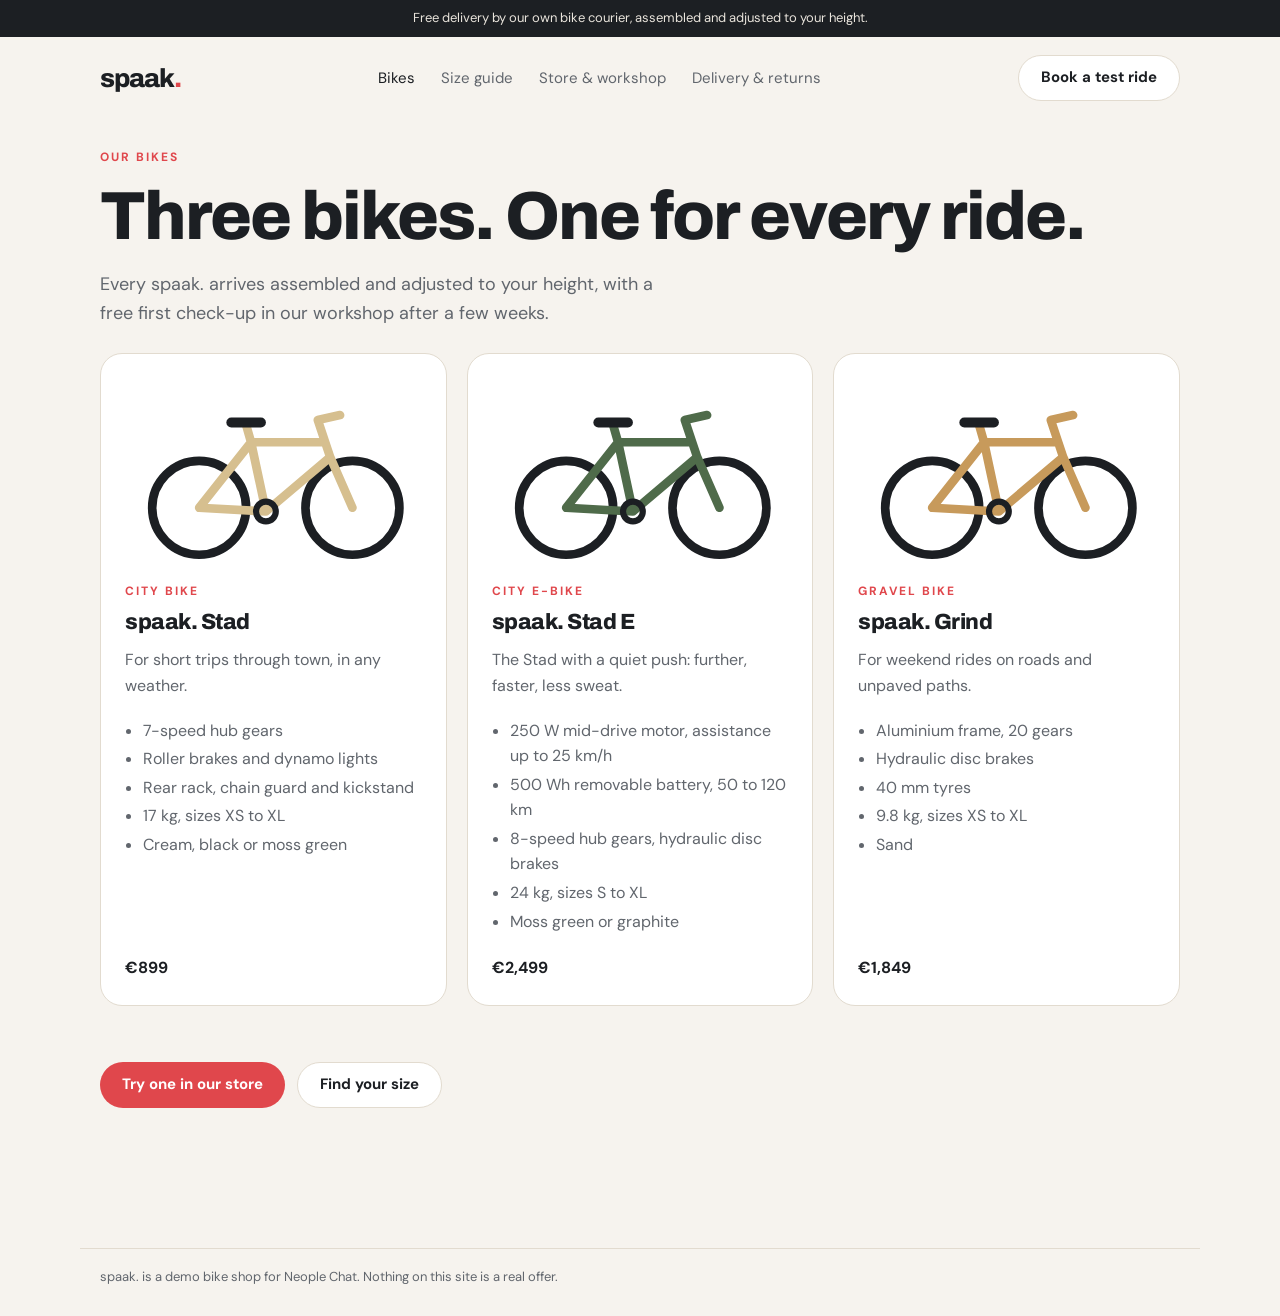
==== bikes.html @ 6795127b "spaak., a demo bike shop for Neople Chat with Valentino Co-Authored-By: Claude Opus 5.5 <noreply@ant" ====
<!doctype html>
<html lang="en">
    <head>
        <meta charset="UTF-8" />
        <meta name="viewport" content="width=device-width, initial-scale=1, viewport-fit=cover" />
        <meta name="robots" content="noindex" />
        <title>Our bikes · spaak.</title>
        <link rel="preconnect" href="https://fonts.googleapis.com" />
        <link rel="preconnect" href="https://fonts.gstatic.com" crossorigin />
        <link rel="stylesheet" href="https://fonts.googleapis.com/css2?family=Archivo:wght@800&family=DM+Sans:wght@400;600;700&display=swap" />
        <link rel="stylesheet" href="site.css" />
        <script src="site.js" defer></script>
    </head>
    <body>
        <div class="banner">Free delivery by our own bike courier, assembled and adjusted to your height.</div>
        <header>
            <a class="logo" href="./">spaak<span>.</span></a>
            <nav aria-label="Shop">
                <a href="bikes.html" aria-current="page">Bikes</a>
                <a href="size-guide.html">Size guide</a>
                <a href="store.html">Store &amp; workshop</a>
                <a href="delivery-returns.html">Delivery &amp; returns</a>
            </nav>
            <a class="cta light" href="store.html">Book a test ride</a>
        </header>
        <main>
            <span class="eyebrow">Our bikes</span>
            <h1>Three bikes. One for every ride.</h1>
            <p class="lead">Every spaak. arrives assembled and adjusted to your height, with a free first check-up in our workshop after a few weeks.</p>
            <section class="cards" aria-label="Our bikes">
                <article class="card">
                    <svg class="bike" style="--frame: #d6bf8f" viewBox="0 0 240 150" aria-hidden="true"><g fill="none" stroke="currentColor" stroke-linecap="round" stroke-linejoin="round" stroke-width="7"><circle cx="60" cy="105" r="38" /><circle cx="184" cy="105" r="38" /><path class="f" d="M60 105l54 3-12-56zM102 52h60l4 12-52 44M166 64l18 41M102 52l-4-14M162 52l-6-18 18-4" /><path d="M86 36h24" stroke-width="8" /><circle cx="114" cy="108" r="8" stroke-width="5" /></g></svg>
                    <span class="eyebrow">City bike</span>
                    <h3>spaak. Stad</h3>
                    <p>For short trips through town, in any weather.</p>
                    <ul class="specs">
                        <li>7-speed hub gears</li>
                        <li>Roller brakes and dynamo lights</li>
                        <li>Rear rack, chain guard and kickstand</li>
                        <li>17 kg, sizes XS to XL</li>
                        <li>Cream, black or moss green</li>
                    </ul>
                    <span class="price">€899</span>
                </article>
                <article class="card">
                    <svg class="bike" style="--frame: #4f6b4a" viewBox="0 0 240 150" aria-hidden="true"><g fill="none" stroke="currentColor" stroke-linecap="round" stroke-linejoin="round" stroke-width="7"><circle cx="60" cy="105" r="38" /><circle cx="184" cy="105" r="38" /><path class="f" d="M60 105l54 3-12-56zM102 52h60l4 12-52 44M166 64l18 41M102 52l-4-14M162 52l-6-18 18-4" /><path d="M86 36h24" stroke-width="8" /><circle cx="114" cy="108" r="8" stroke-width="5" /></g></svg>
                    <span class="eyebrow">City e-bike</span>
                    <h3>spaak. Stad E</h3>
                    <p>The Stad with a quiet push: further, faster, less sweat.</p>
                    <ul class="specs">
                        <li>250 W mid-drive motor, assistance up to 25 km/h</li>
                        <li>500 Wh removable battery, 50 to 120 km</li>
                        <li>8-speed hub gears, hydraulic disc brakes</li>
                        <li>24 kg, sizes S to XL</li>
                        <li>Moss green or graphite</li>
                    </ul>
                    <span class="price">€2,499</span>
                </article>
                <article class="card">
                    <svg class="bike" style="--frame: #c79a5b" viewBox="0 0 240 150" aria-hidden="true"><g fill="none" stroke="currentColor" stroke-linecap="round" stroke-linejoin="round" stroke-width="7"><circle cx="60" cy="105" r="38" /><circle cx="184" cy="105" r="38" /><path class="f" d="M60 105l54 3-12-56zM102 52h60l4 12-52 44M166 64l18 41M102 52l-4-14M162 52l-6-18 18-4" /><path d="M86 36h24" stroke-width="8" /><circle cx="114" cy="108" r="8" stroke-width="5" /></g></svg>
                    <span class="eyebrow">Gravel bike</span>
                    <h3>spaak. Grind</h3>
                    <p>For weekend rides on roads and unpaved paths.</p>
                    <ul class="specs">
                        <li>Aluminium frame, 20 gears</li>
                        <li>Hydraulic disc brakes</li>
                        <li>40 mm tyres</li>
                        <li>9.8 kg, sizes XS to XL</li>
                        <li>Sand</li>
                    </ul>
                    <span class="price">€1,849</span>
                </article>
            </section>
            <div class="actions">
                <a class="cta" href="store.html">Try one in our store</a>
                <a class="cta light" href="size-guide.html">Find your size</a>
            </div>
        </main>
        <footer>spaak. is a demo bike shop for Neople Chat. Nothing on this site is a real offer.</footer>
    </body>
</html>
---- site.css ----
/* spaak., a demo bike shop for Neople Chat: ink and paper, one red for the frame, a sturdy grotesque for the big words. */
:root {
    --ink: #1c1f23;
    --muted: #61666d;
    --paper: #f6f3ee;
    --sand: #ede4d6;
    --line: #e2dbcf;
    --red: #e0474c;
    --moss: #4f6b4a;
    --display: "Archivo", "DM Sans", ui-sans-serif, system-ui, sans-serif;
    --sans: "DM Sans", ui-sans-serif, system-ui, -apple-system, sans-serif;
}
* { box-sizing: border-box; }
body { margin: 0; background: var(--paper); color: var(--ink); font: 16px/1.6 var(--sans); -webkit-font-smoothing: antialiased; }
a { color: inherit; }
.banner { background: var(--ink); color: #e9e4dc; font-size: 13px; text-align: center; padding: 8px 16px; }
header { display: flex; align-items: center; justify-content: space-between; gap: 24px; max-width: 1120px; margin: 0 auto; padding: 18px 20px; }
.logo { font: 800 26px/1 var(--display); letter-spacing: -1px; text-decoration: none; }
.logo span { color: var(--red); }
nav { display: flex; gap: 26px; font-size: 15px; }
nav a { text-decoration: none; color: var(--muted); }
nav a:hover, nav a[aria-current="page"] { color: var(--ink); }
.cta { display: inline-flex; align-items: center; height: 46px; padding: 0 22px; border: 0; border-radius: 999px; background: var(--red); color: #fff; text-decoration: none; font: 700 15px/1 var(--sans); cursor: pointer; }
.cta.light { background: #fff; color: var(--ink); border: 1px solid var(--line); }
.actions { display: flex; flex-wrap: wrap; gap: 12px; }
main { max-width: 1120px; margin: 0 auto; padding: 24px 20px 140px; }
.hero { display: grid; grid-template-columns: 1.1fr 1fr; gap: 48px; align-items: center; padding: 40px 0 56px; }
.eyebrow { font-size: 12px; letter-spacing: 2px; text-transform: uppercase; color: var(--red); font-weight: 700; }
h1 { font: 800 clamp(40px, 5.4vw, 68px)/1.02 var(--display); letter-spacing: -2px; margin: 14px 0 18px; }
h2 { font: 800 clamp(26px, 3vw, 36px)/1.1 var(--display); letter-spacing: -1px; margin: 0 0 14px; }
h3 { font: 800 22px/1.2 var(--display); letter-spacing: -0.5px; margin: 0 0 4px; }
.lead { font-size: 18px; color: var(--muted); max-width: 48ch; margin: 0 0 26px; }
.stage { display: grid; place-items: center; aspect-ratio: 1; border-radius: 50%; background: var(--sand); }
.bike { width: 100%; height: auto; color: var(--ink); --frame: var(--red); }
.bike .f { stroke: var(--frame); }
.stage .bike { width: 78%; }
.cards { display: grid; grid-template-columns: repeat(3, minmax(0, 1fr)); gap: 20px; margin: 8px 0 56px; }
.card { display: flex; flex-direction: column; gap: 8px; padding: 24px; border-radius: 22px; background: #fff; border: 1px solid var(--line); text-decoration: none; }
.card .bike { margin-bottom: 10px; }
.card p { margin: 0; color: var(--muted); }
.price { margin-top: auto; padding-top: 10px; font-weight: 700; }
.specs { margin: 8px 0 0; padding-left: 18px; color: var(--muted); }
.specs li { margin: 3px 0; }
.band { display: flex; align-items: center; justify-content: space-between; gap: 24px; padding: 30px 32px; border-radius: 24px; background: var(--ink); color: #fff; margin-bottom: 56px; }
.band h2 { margin: 0 0 4px; }
.band p { margin: 0; color: #c9c4bb; }
.try { padding: 28px 32px; border-radius: 24px; background: var(--sand); }
.try ul { margin: 12px 0 0; padding-left: 20px; }
.try li { margin: 6px 0; }
table { width: 100%; border-collapse: collapse; margin: 18px 0 30px; background: #fff; border-radius: 18px; overflow: hidden; border: 1px solid var(--line); }
th, td { text-align: left; padding: 14px 18px; border-bottom: 1px solid var(--line); vertical-align: top; }
th { font-size: 13px; text-transform: uppercase; letter-spacing: 1px; color: var(--muted); background: #faf8f4; }
tr:last-child td { border-bottom: 0; }
.facts { display: grid; grid-template-columns: repeat(2, minmax(0, 1fr)); gap: 16px; margin: 10px 0 32px; }
.fact { padding: 20px 22px; border-radius: 18px; background: #fff; border: 1px solid var(--line); }
.fact strong { display: block; }
.steps { counter-reset: step; list-style: none; padding: 0; margin: 18px 0 30px; display: grid; gap: 14px; }
.steps li { counter-increment: step; display: grid; grid-template-columns: 40px 1fr; gap: 14px; align-items: center; }
.steps li::before { content: counter(step); display: grid; place-items: center; width: 36px; height: 36px; border-radius: 50%; background: var(--ink); color: #fff; font-weight: 700; }
.form { display: grid; gap: 14px; max-width: 460px; padding: 26px; border-radius: 22px; background: #fff; border: 1px solid var(--line); margin: 0 0 32px; }
.form label { display: grid; gap: 6px; font-weight: 600; font-size: 14px; }
.form input { height: 46px; padding: 0 14px; border: 1px solid var(--line); border-radius: 12px; background: var(--paper); font: inherit; }
.form output { color: var(--moss); font-weight: 600; }
footer { max-width: 1120px; margin: 0 auto; padding: 18px 20px 28px; color: var(--muted); font-size: 13px; border-top: 1px solid var(--line); }
@media (max-width: 760px) {
    nav { display: none; }
    .hero { grid-template-columns: 1fr; padding-top: 16px; }
    .stage { display: none; }
    .cards, .facts { grid-template-columns: 1fr; }
    .band { flex-direction: column; align-items: flex-start; }
}
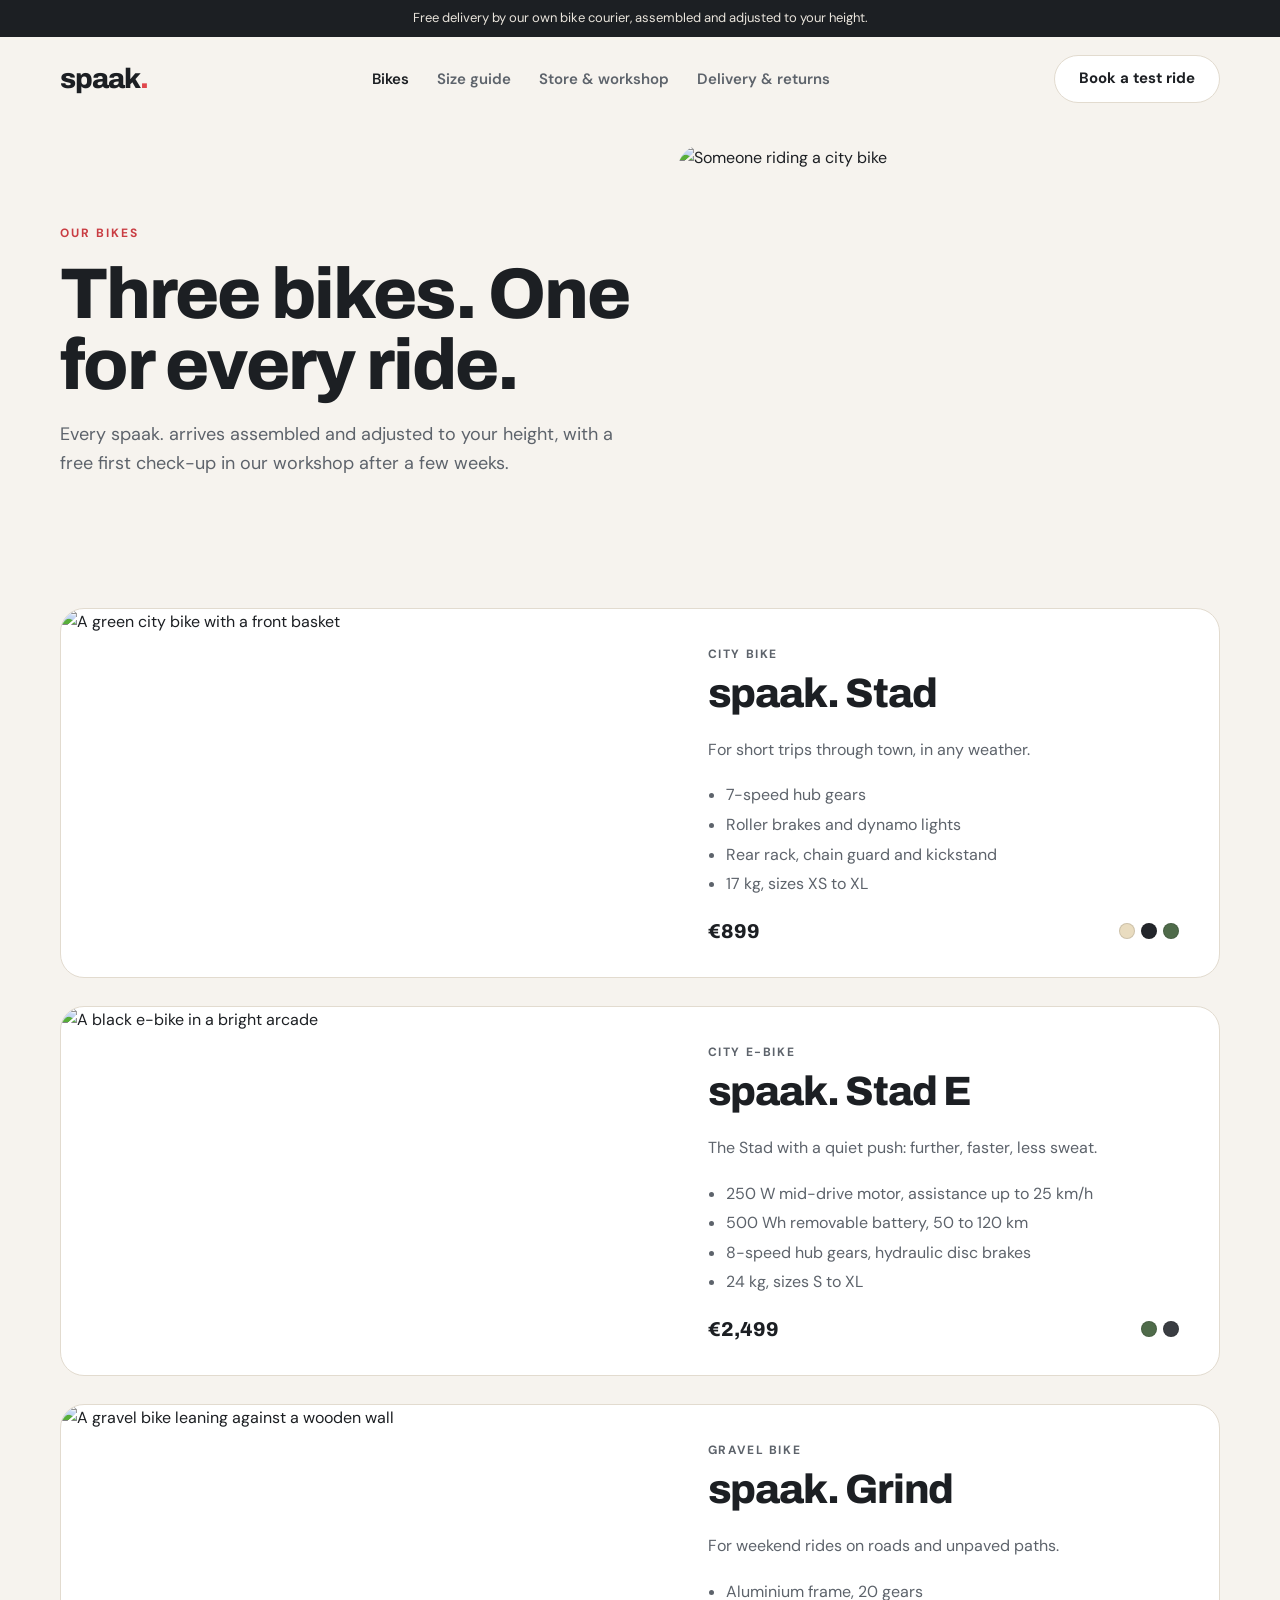
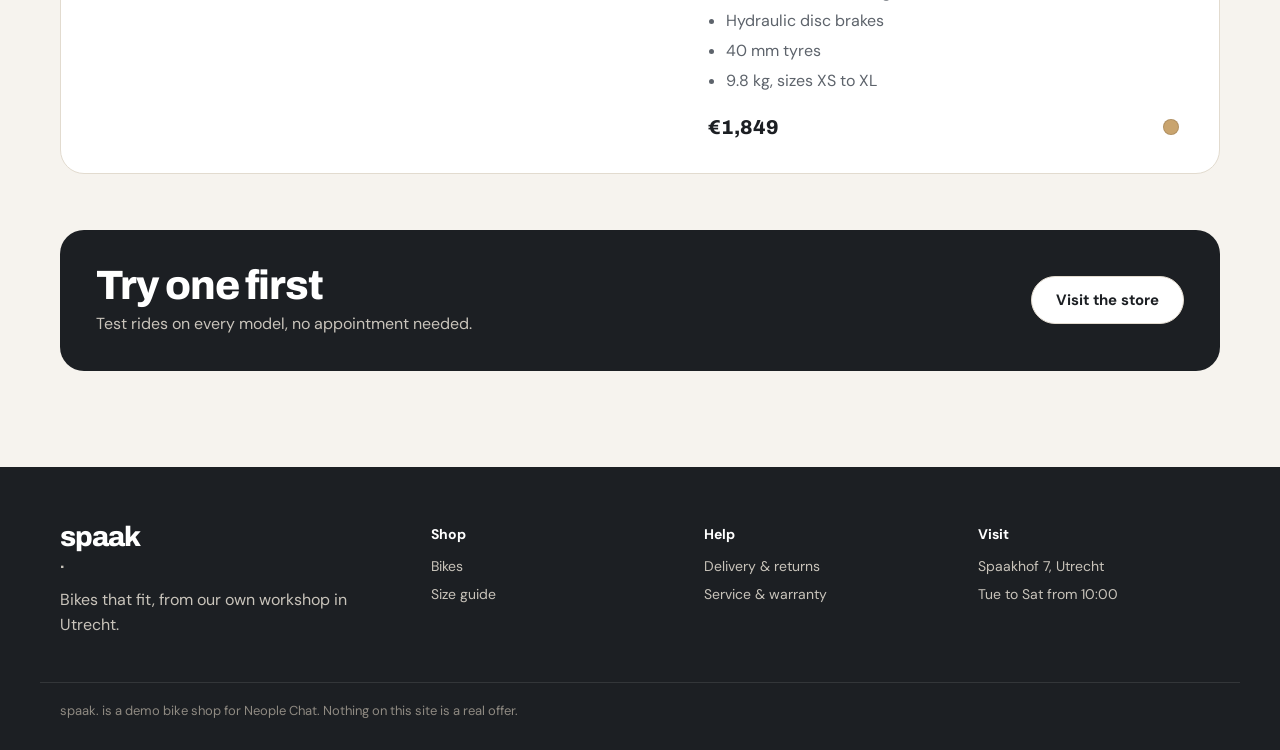
==== commit a4365ba3: "Photo-led redesign: hero, product photos, promises, workshop and footer Co-Authored-By: Claude Opus " ====
--- a/bikes.html
+++ b/bikes.html
@@ -24,58 +24,74 @@
             <a class="cta light" href="store.html">Book a test ride</a>
         </header>
         <main>
-            <span class="eyebrow">Our bikes</span>
-            <h1>Three bikes. One for every ride.</h1>
-            <p class="lead">Every spaak. arrives assembled and adjusted to your height, with a free first check-up in our workshop after a few weeks.</p>
-            <section class="cards" aria-label="Our bikes">
-                <article class="card">
-                    <svg class="bike" style="--frame: #d6bf8f" viewBox="0 0 240 150" aria-hidden="true"><g fill="none" stroke="currentColor" stroke-linecap="round" stroke-linejoin="round" stroke-width="7"><circle cx="60" cy="105" r="38" /><circle cx="184" cy="105" r="38" /><path class="f" d="M60 105l54 3-12-56zM102 52h60l4 12-52 44M166 64l18 41M102 52l-4-14M162 52l-6-18 18-4" /><path d="M86 36h24" stroke-width="8" /><circle cx="114" cy="108" r="8" stroke-width="5" /></g></svg>
-                    <span class="eyebrow">City bike</span>
-                    <h3>spaak. Stad</h3>
-                    <p>For short trips through town, in any weather.</p>
-                    <ul class="specs">
-                        <li>7-speed hub gears</li>
-                        <li>Roller brakes and dynamo lights</li>
-                        <li>Rear rack, chain guard and kickstand</li>
-                        <li>17 kg, sizes XS to XL</li>
-                        <li>Cream, black or moss green</li>
-                    </ul>
-                    <span class="price">€899</span>
+            <section class="pagehead">
+                <div>
+                    <span class="eyebrow">Our bikes</span>
+                    <h1>Three bikes. One for every ride.</h1>
+                    <p class="lead">Every spaak. arrives assembled and adjusted to your height, with a free first check-up in our workshop after a few weeks.</p>
+                </div>
+                <img src="https://images.unsplash.com/photo-1501147830916-ce44a6359892?w=1200&q=70&auto=format&fit=crop" alt="Someone riding a city bike" />
+            </section>
+            <div class="models">
+                <article class="model" id="stad">
+                    <img src="https://images.unsplash.com/photo-1588766919876-f2ad05ff92f5?w=1200&q=70&auto=format&fit=crop" alt="A green city bike with a front basket" loading="lazy" />
+                    <div class="card-body">
+                        <span class="kind">City bike</span>
+                        <h2>spaak. Stad</h2>
+                        <p>For short trips through town, in any weather.</p>
+                        <ul class="specs">
+                            <li>7-speed hub gears</li>
+                            <li>Roller brakes and dynamo lights</li>
+                            <li>Rear rack, chain guard and kickstand</li>
+                            <li>17 kg, sizes XS to XL</li>
+                        </ul>
+                        <div class="buy"><span class="price">€899</span><span class="swatches" aria-label="Cream, black or moss green"><i style="background: #e9dcc0"></i><i style="background: #23262b"></i><i style="background: #4f6b4a"></i></span></div>
+                    </div>
                 </article>
-                <article class="card">
-                    <svg class="bike" style="--frame: #4f6b4a" viewBox="0 0 240 150" aria-hidden="true"><g fill="none" stroke="currentColor" stroke-linecap="round" stroke-linejoin="round" stroke-width="7"><circle cx="60" cy="105" r="38" /><circle cx="184" cy="105" r="38" /><path class="f" d="M60 105l54 3-12-56zM102 52h60l4 12-52 44M166 64l18 41M102 52l-4-14M162 52l-6-18 18-4" /><path d="M86 36h24" stroke-width="8" /><circle cx="114" cy="108" r="8" stroke-width="5" /></g></svg>
-                    <span class="eyebrow">City e-bike</span>
-                    <h3>spaak. Stad E</h3>
-                    <p>The Stad with a quiet push: further, faster, less sweat.</p>
-                    <ul class="specs">
-                        <li>250 W mid-drive motor, assistance up to 25 km/h</li>
-                        <li>500 Wh removable battery, 50 to 120 km</li>
-                        <li>8-speed hub gears, hydraulic disc brakes</li>
-                        <li>24 kg, sizes S to XL</li>
-                        <li>Moss green or graphite</li>
-                    </ul>
-                    <span class="price">€2,499</span>
+                <article class="model" id="stad-e">
+                    <img src="https://images.unsplash.com/photo-1618987688327-dc0b28888fe4?w=1200&q=70&auto=format&fit=crop" alt="A black e-bike in a bright arcade" loading="lazy" />
+                    <div class="card-body">
+                        <span class="kind">City e-bike</span>
+                        <h2>spaak. Stad E</h2>
+                        <p>The Stad with a quiet push: further, faster, less sweat.</p>
+                        <ul class="specs">
+                            <li>250 W mid-drive motor, assistance up to 25 km/h</li>
+                            <li>500 Wh removable battery, 50 to 120 km</li>
+                            <li>8-speed hub gears, hydraulic disc brakes</li>
+                            <li>24 kg, sizes S to XL</li>
+                        </ul>
+                        <div class="buy"><span class="price">€2,499</span><span class="swatches" aria-label="Moss green or graphite"><i style="background: #4f6b4a"></i><i style="background: #3a3d42"></i></span></div>
+                    </div>
                 </article>
-                <article class="card">
-                    <svg class="bike" style="--frame: #c79a5b" viewBox="0 0 240 150" aria-hidden="true"><g fill="none" stroke="currentColor" stroke-linecap="round" stroke-linejoin="round" stroke-width="7"><circle cx="60" cy="105" r="38" /><circle cx="184" cy="105" r="38" /><path class="f" d="M60 105l54 3-12-56zM102 52h60l4 12-52 44M166 64l18 41M102 52l-4-14M162 52l-6-18 18-4" /><path d="M86 36h24" stroke-width="8" /><circle cx="114" cy="108" r="8" stroke-width="5" /></g></svg>
-                    <span class="eyebrow">Gravel bike</span>
-                    <h3>spaak. Grind</h3>
-                    <p>For weekend rides on roads and unpaved paths.</p>
-                    <ul class="specs">
-                        <li>Aluminium frame, 20 gears</li>
-                        <li>Hydraulic disc brakes</li>
-                        <li>40 mm tyres</li>
-                        <li>9.8 kg, sizes XS to XL</li>
-                        <li>Sand</li>
-                    </ul>
-                    <span class="price">€1,849</span>
+                <article class="model" id="grind">
+                    <img src="https://images.unsplash.com/photo-1576435728678-68d0fbf94e91?w=1200&q=70&auto=format&fit=crop" alt="A gravel bike leaning against a wooden wall" loading="lazy" />
+                    <div class="card-body">
+                        <span class="kind">Gravel bike</span>
+                        <h2>spaak. Grind</h2>
+                        <p>For weekend rides on roads and unpaved paths.</p>
+                        <ul class="specs">
+                            <li>Aluminium frame, 20 gears</li>
+                            <li>Hydraulic disc brakes</li>
+                            <li>40 mm tyres</li>
+                            <li>9.8 kg, sizes XS to XL</li>
+                        </ul>
+                        <div class="buy"><span class="price">€1,849</span><span class="swatches" aria-label="Sand"><i style="background: #c9a46e"></i></span></div>
+                    </div>
                 </article>
+            </div>
+            <section class="band" style="margin-top: 56px">
+                <div><h2>Try one first</h2><p>Test rides on every model, no appointment needed.</p></div>
+                <a class="cta light" href="store.html">Visit the store</a>
             </section>
-            <div class="actions">
-                <a class="cta" href="store.html">Try one in our store</a>
-                <a class="cta light" href="size-guide.html">Find your size</a>
+        </main>
+        <footer>
+            <div class="cols">
+                <div><a class="logo" href="./">spaak<span>.</span></a><p>Bikes that fit, from our own workshop in Utrecht.</p></div>
+                <div><strong>Shop</strong><a href="bikes.html">Bikes</a><a href="size-guide.html">Size guide</a></div>
+                <div><strong>Help</strong><a href="delivery-returns.html">Delivery &amp; returns</a><a href="store.html">Service &amp; warranty</a></div>
+                <div><strong>Visit</strong><span>Spaakhof 7, Utrecht</span><span>Tue to Sat from 10:00</span></div>
             </div>
-        </main>
-        <footer>spaak. is a demo bike shop for Neople Chat. Nothing on this site is a real offer.</footer>
+            <p class="fine">spaak. is a demo bike shop for Neople Chat. Nothing on this site is a real offer.</p>
+        </footer>
     </body>
 </html>
--- a/site.css
+++ b/site.css
@@ -1,11 +1,12 @@
 /* spaak., a demo bike shop for Neople Chat: ink and paper, one red for the frame, a sturdy grotesque for the big words. */
 :root {
     --ink: #1c1f23;
-    --muted: #61666d;
+    --muted: #5d636b;
     --paper: #f6f3ee;
     --sand: #ede4d6;
     --line: #e2dbcf;
     --red: #e0474c;
+    --red-deep: #c93c42;
     --moss: #4f6b4a;
     --display: "Archivo", "DM Sans", ui-sans-serif, system-ui, sans-serif;
     --sans: "DM Sans", ui-sans-serif, system-ui, -apple-system, sans-serif;
@@ -13,59 +14,120 @@
 * { box-sizing: border-box; }
 body { margin: 0; background: var(--paper); color: var(--ink); font: 16px/1.6 var(--sans); -webkit-font-smoothing: antialiased; }
 a { color: inherit; }
+img { display: block; max-width: 100%; }
 .banner { background: var(--ink); color: #e9e4dc; font-size: 13px; text-align: center; padding: 8px 16px; }
-header { display: flex; align-items: center; justify-content: space-between; gap: 24px; max-width: 1120px; margin: 0 auto; padding: 18px 20px; }
-.logo { font: 800 26px/1 var(--display); letter-spacing: -1px; text-decoration: none; }
+header { display: flex; align-items: center; justify-content: space-between; gap: 24px; max-width: 1200px; margin: 0 auto; padding: 18px 20px; }
+.logo { font: 800 28px/1 var(--display); letter-spacing: -1px; text-decoration: none; }
 .logo span { color: var(--red); }
-nav { display: flex; gap: 26px; font-size: 15px; }
+nav { display: flex; gap: 28px; font-size: 15px; font-weight: 600; }
 nav a { text-decoration: none; color: var(--muted); }
 nav a:hover, nav a[aria-current="page"] { color: var(--ink); }
-.cta { display: inline-flex; align-items: center; height: 46px; padding: 0 22px; border: 0; border-radius: 999px; background: var(--red); color: #fff; text-decoration: none; font: 700 15px/1 var(--sans); cursor: pointer; }
+.cta { display: inline-flex; align-items: center; gap: 8px; height: 48px; padding: 0 24px; border: 0; border-radius: 999px; background: var(--red-deep); color: #fff; text-decoration: none; font: 700 15px/1 var(--sans); cursor: pointer; transition: transform .15s ease, background .15s ease; }
+.cta:hover { background: #b5343a; transform: translateY(-1px); }
 .cta.light { background: #fff; color: var(--ink); border: 1px solid var(--line); }
+.cta.ghost { background: rgba(255,255,255,.14); color: #fff; border: 1px solid rgba(255,255,255,.45); backdrop-filter: blur(6px); }
 .actions { display: flex; flex-wrap: wrap; gap: 12px; }
-main { max-width: 1120px; margin: 0 auto; padding: 24px 20px 140px; }
-.hero { display: grid; grid-template-columns: 1.1fr 1fr; gap: 48px; align-items: center; padding: 40px 0 56px; }
-.eyebrow { font-size: 12px; letter-spacing: 2px; text-transform: uppercase; color: var(--red); font-weight: 700; }
-h1 { font: 800 clamp(40px, 5.4vw, 68px)/1.02 var(--display); letter-spacing: -2px; margin: 14px 0 18px; }
-h2 { font: 800 clamp(26px, 3vw, 36px)/1.1 var(--display); letter-spacing: -1px; margin: 0 0 14px; }
-h3 { font: 800 22px/1.2 var(--display); letter-spacing: -0.5px; margin: 0 0 4px; }
-.lead { font-size: 18px; color: var(--muted); max-width: 48ch; margin: 0 0 26px; }
-.stage { display: grid; place-items: center; aspect-ratio: 1; border-radius: 50%; background: var(--sand); }
-.bike { width: 100%; height: auto; color: var(--ink); --frame: var(--red); }
-.bike .f { stroke: var(--frame); }
-.stage .bike { width: 78%; }
-.cards { display: grid; grid-template-columns: repeat(3, minmax(0, 1fr)); gap: 20px; margin: 8px 0 56px; }
-.card { display: flex; flex-direction: column; gap: 8px; padding: 24px; border-radius: 22px; background: #fff; border: 1px solid var(--line); text-decoration: none; }
-.card .bike { margin-bottom: 10px; }
-.card p { margin: 0; color: var(--muted); }
-.price { margin-top: auto; padding-top: 10px; font-weight: 700; }
-.specs { margin: 8px 0 0; padding-left: 18px; color: var(--muted); }
-.specs li { margin: 3px 0; }
-.band { display: flex; align-items: center; justify-content: space-between; gap: 24px; padding: 30px 32px; border-radius: 24px; background: var(--ink); color: #fff; margin-bottom: 56px; }
+main { max-width: 1200px; margin: 0 auto; padding: 8px 20px 24px; }
+.eyebrow { font-size: 12px; letter-spacing: 2px; text-transform: uppercase; color: var(--red-deep); font-weight: 700; }
+h1 { font: 800 clamp(40px, 5.6vw, 72px)/1.0 var(--display); letter-spacing: -2px; margin: 14px 0 18px; }
+h2 { font: 800 clamp(28px, 3.2vw, 42px)/1.05 var(--display); letter-spacing: -1.2px; margin: 0 0 14px; }
+h3 { font: 800 22px/1.2 var(--display); letter-spacing: -0.5px; margin: 0; }
+.lead { font-size: 18px; color: var(--muted); max-width: 52ch; margin: 0 0 26px; }
+section { margin-bottom: 72px; }
+
+/* The home page opens on a photo; the copy sits on a dark scrim so it reads on any frame of it. */
+.hero-photo { position: relative; display: flex; align-items: flex-end; min-height: 580px; overflow: hidden; border-radius: 28px; background: var(--ink); margin: 8px 0 28px; }
+.hero-photo > img { position: absolute; inset: 0; width: 100%; height: 100%; object-fit: cover; }
+.hero-photo::after { content: ""; position: absolute; inset: 0; background: linear-gradient(90deg, rgba(18,20,23,.84), rgba(18,20,23,.5) 48%, rgba(18,20,23,0) 82%); }
+.hero-copy { position: relative; z-index: 1; max-width: 640px; padding: 56px; color: #fff; }
+.hero-copy .eyebrow { color: #ffb4b6; }
+.hero-copy p { margin: 0 0 28px; color: rgba(255,255,255,.84); font-size: 18px; }
+
+.usps { display: grid; grid-template-columns: repeat(4, minmax(0, 1fr)); gap: 16px; margin-bottom: 72px; }
+.usp { display: grid; grid-template-columns: 40px 1fr; gap: 2px 12px; align-items: start; padding: 18px 20px; border-radius: 18px; background: #fff; border: 1px solid var(--line); }
+.usp svg { grid-row: span 2; width: 40px; height: 40px; padding: 9px; border-radius: 12px; background: #fbe9e9; color: var(--red-deep); }
+.usp strong { font-size: 15px; }
+.usp span { color: var(--muted); font-size: 14px; }
+
+.section-head { display: flex; align-items: flex-end; justify-content: space-between; gap: 24px; margin-bottom: 22px; }
+.section-head h2 { margin: 0; }
+.section-head a { font-weight: 700; color: var(--red-deep); text-decoration: none; white-space: nowrap; }
+
+.cards { display: grid; grid-template-columns: repeat(3, minmax(0, 1fr)); gap: 22px; }
+.card { display: flex; flex-direction: column; overflow: hidden; border-radius: 22px; background: #fff; border: 1px solid var(--line); text-decoration: none; transition: transform .18s ease, box-shadow .18s ease; }
+a.card:hover { transform: translateY(-3px); box-shadow: 0 18px 40px -22px rgba(28,31,35,.35); }
+.card .photo { aspect-ratio: 4 / 3; overflow: hidden; background: var(--sand); }
+.card .photo img { width: 100%; height: 100%; object-fit: cover; }
+.card-body { display: flex; flex-direction: column; flex: 1; gap: 8px; padding: 22px 24px 24px; }
+.card-body p { margin: 0; color: var(--muted); }
+.kind { font-size: 12px; letter-spacing: 1.6px; text-transform: uppercase; font-weight: 700; color: var(--muted); }
+.buy { display: flex; align-items: center; justify-content: space-between; margin-top: auto; padding-top: 12px; }
+.price { font: 800 20px/1 var(--display); }
+.swatches { display: flex; gap: 6px; }
+.swatches i { width: 16px; height: 16px; border-radius: 50%; border: 1px solid rgba(0,0,0,.12); }
+
+.split { display: grid; grid-template-columns: 1fr 1fr; gap: 48px; align-items: center; }
+.split > img { width: 100%; aspect-ratio: 5 / 4; object-fit: cover; border-radius: 24px; }
+.split p { color: var(--muted); font-size: 17px; margin: 0 0 24px; }
+
+.band { display: flex; align-items: center; justify-content: space-between; gap: 24px; padding: 34px 36px; border-radius: 24px; background: var(--ink); color: #fff; }
 .band h2 { margin: 0 0 4px; }
 .band p { margin: 0; color: #c9c4bb; }
-.try { padding: 28px 32px; border-radius: 24px; background: var(--sand); }
-.try ul { margin: 12px 0 0; padding-left: 20px; }
-.try li { margin: 6px 0; }
+.try { padding: 30px 34px; border-radius: 24px; background: var(--sand); }
+.try ul { display: grid; grid-template-columns: repeat(2, minmax(0, 1fr)); gap: 8px 28px; margin: 14px 0 0; padding-left: 20px; }
+
+/* Inner pages open with their title beside a photo. */
+.pagehead { display: grid; grid-template-columns: 1.05fr 1fr; gap: 48px; align-items: center; margin: 16px 0 56px; }
+.pagehead > img { width: 100%; aspect-ratio: 4 / 3; object-fit: cover; border-radius: 24px; }
+.pagehead .lead { margin-bottom: 0; }
+
+.models { display: grid; gap: 28px; }
+.model { display: grid; grid-template-columns: 1.1fr 1fr; overflow: hidden; border-radius: 24px; background: #fff; border: 1px solid var(--line); scroll-margin-top: 20px; }
+.model > img { width: 100%; height: 100%; min-height: 340px; object-fit: cover; }
+.model .card-body { justify-content: center; padding: 36px 40px; }
+.specs { margin: 8px 0 0; padding-left: 18px; color: var(--muted); }
+.specs li { margin: 4px 0; }
+
 table { width: 100%; border-collapse: collapse; margin: 18px 0 30px; background: #fff; border-radius: 18px; overflow: hidden; border: 1px solid var(--line); }
-th, td { text-align: left; padding: 14px 18px; border-bottom: 1px solid var(--line); vertical-align: top; }
+th, td { text-align: left; padding: 15px 20px; border-bottom: 1px solid var(--line); vertical-align: top; }
 th { font-size: 13px; text-transform: uppercase; letter-spacing: 1px; color: var(--muted); background: #faf8f4; }
 tr:last-child td { border-bottom: 0; }
-.facts { display: grid; grid-template-columns: repeat(2, minmax(0, 1fr)); gap: 16px; margin: 10px 0 32px; }
-.fact { padding: 20px 22px; border-radius: 18px; background: #fff; border: 1px solid var(--line); }
-.fact strong { display: block; }
+.facts { display: grid; grid-template-columns: repeat(2, minmax(0, 1fr)); gap: 16px; margin: 10px 0 40px; }
+.fact { padding: 22px 24px; border-radius: 18px; background: #fff; border: 1px solid var(--line); }
+.fact strong { display: block; margin-bottom: 2px; }
 .steps { counter-reset: step; list-style: none; padding: 0; margin: 18px 0 30px; display: grid; gap: 14px; }
 .steps li { counter-increment: step; display: grid; grid-template-columns: 40px 1fr; gap: 14px; align-items: center; }
 .steps li::before { content: counter(step); display: grid; place-items: center; width: 36px; height: 36px; border-radius: 50%; background: var(--ink); color: #fff; font-weight: 700; }
-.form { display: grid; gap: 14px; max-width: 460px; padding: 26px; border-radius: 22px; background: #fff; border: 1px solid var(--line); margin: 0 0 32px; }
+.form { display: grid; gap: 14px; max-width: 460px; padding: 26px; border-radius: 22px; background: #fff; border: 1px solid var(--line); margin: 0 0 40px; }
 .form label { display: grid; gap: 6px; font-weight: 600; font-size: 14px; }
 .form input { height: 46px; padding: 0 14px; border: 1px solid var(--line); border-radius: 12px; background: var(--paper); font: inherit; }
 .form output { color: var(--moss); font-weight: 600; }
-footer { max-width: 1120px; margin: 0 auto; padding: 18px 20px 28px; color: var(--muted); font-size: 13px; border-top: 1px solid var(--line); }
+.bike { width: 100%; height: auto; color: var(--ink); --frame: var(--red); }
+.bike .f { stroke: var(--frame); }
+.bike .seat { stroke: var(--red); }
+
+footer { background: var(--ink); color: #c9c4bb; }
+footer .cols { display: grid; grid-template-columns: 1.4fr repeat(3, minmax(0, 1fr)); gap: 32px; max-width: 1200px; margin: 0 auto; padding: 56px 20px 28px; }
+footer .logo { color: #fff; }
+footer strong { display: block; margin-bottom: 10px; color: #fff; font-size: 14px; }
+footer .cols a, footer .cols span { display: block; margin: 6px 0; color: #c9c4bb; text-decoration: none; font-size: 14px; }
+footer .cols a:hover { color: #fff; }
+footer .cols a.logo { margin: 0 0 10px; color: #fff; font: 800 28px/1 var(--display); }
+footer .fine { max-width: 1200px; margin: 0 auto; padding: 18px 20px 28px; border-top: 1px solid rgba(255,255,255,.1); font-size: 13px; color: #8f8a82; }
+
+@media (max-width: 900px) {
+    .usps { grid-template-columns: repeat(2, minmax(0, 1fr)); }
+    .cards { grid-template-columns: 1fr; }
+    .split, .pagehead, .model { grid-template-columns: 1fr; }
+    .model > img { min-height: 0; aspect-ratio: 4 / 3; }
+    footer .cols { grid-template-columns: repeat(2, minmax(0, 1fr)); }
+}
 @media (max-width: 760px) {
     nav { display: none; }
-    .hero { grid-template-columns: 1fr; padding-top: 16px; }
-    .stage { display: none; }
-    .cards, .facts { grid-template-columns: 1fr; }
+    .hero-photo { min-height: 520px; }
+    .hero-copy { padding: 28px; }
+    .hero-photo::after { background: linear-gradient(0deg, rgba(18,20,23,.88), rgba(18,20,23,.35) 70%, rgba(18,20,23,.1)); }
+    .usps, .facts, .try ul { grid-template-columns: 1fr; }
     .band { flex-direction: column; align-items: flex-start; }
+    .section-head { flex-direction: column; align-items: flex-start; }
 }
